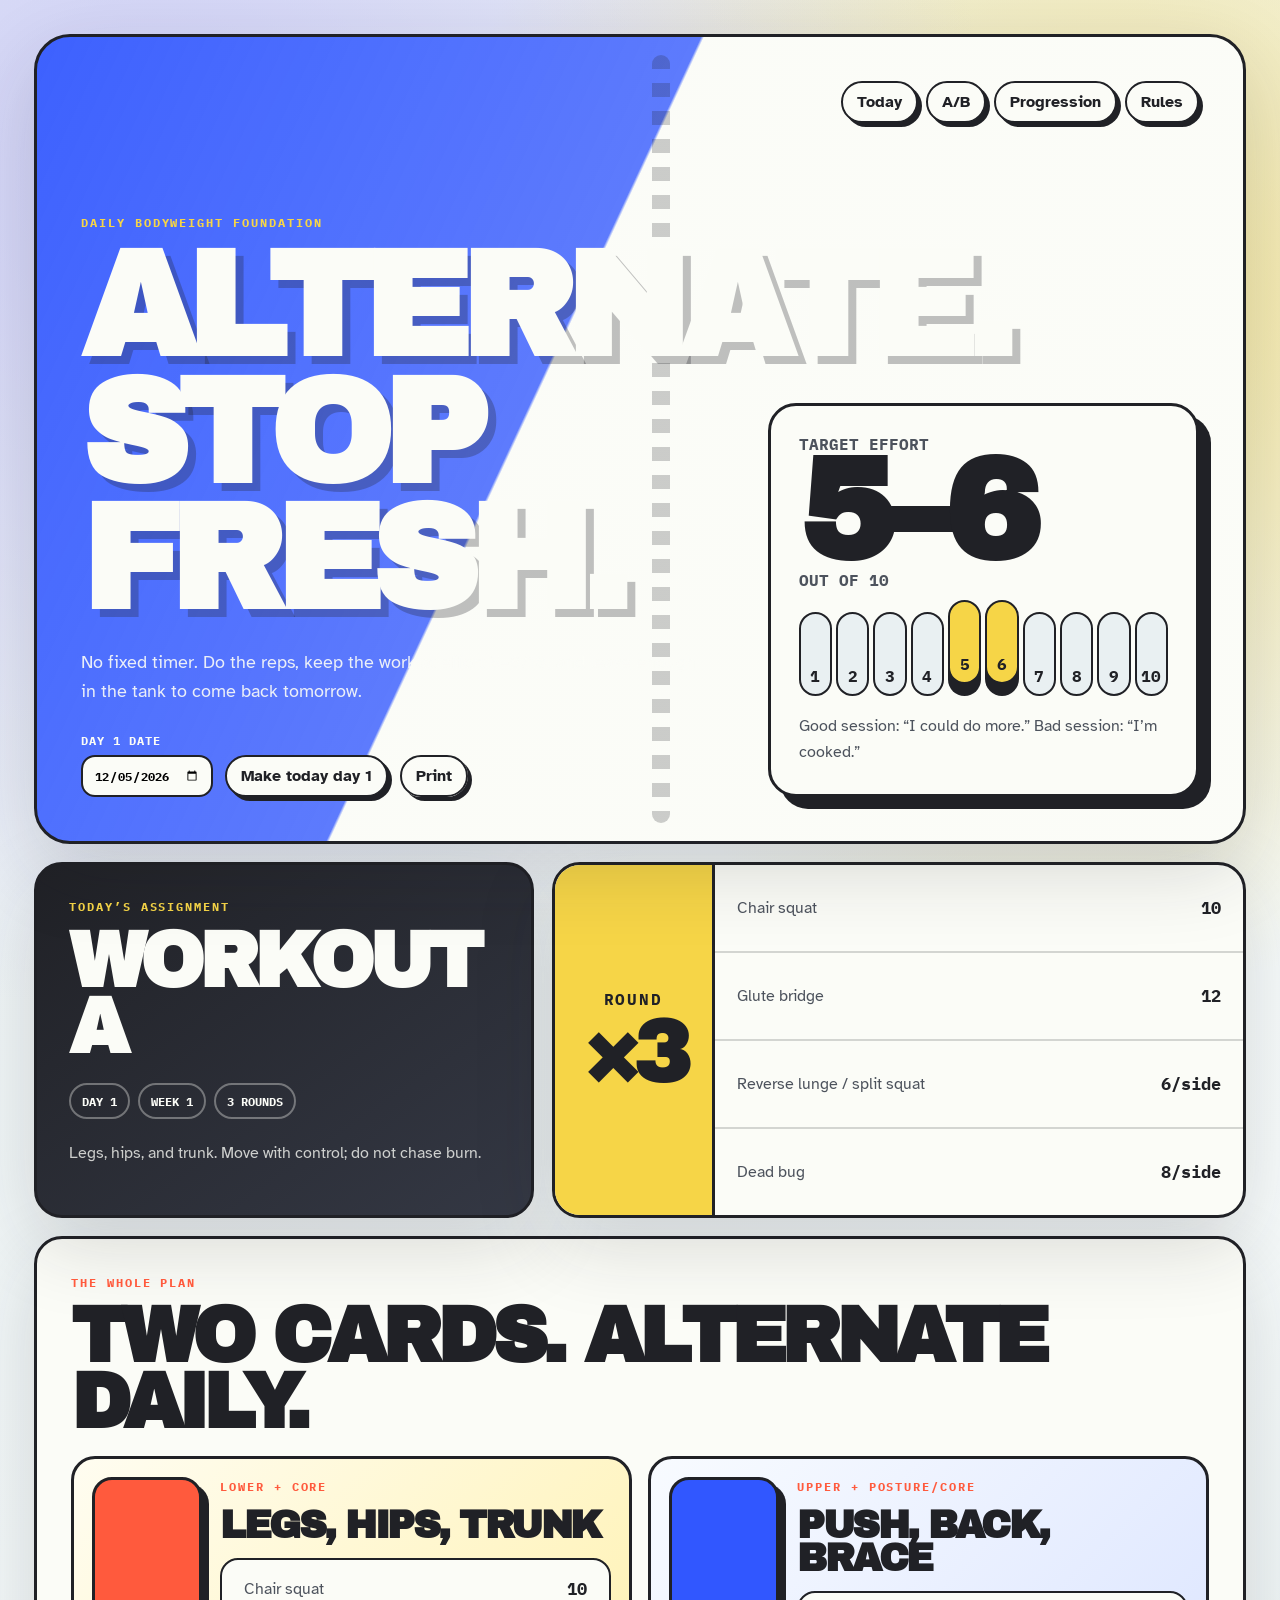
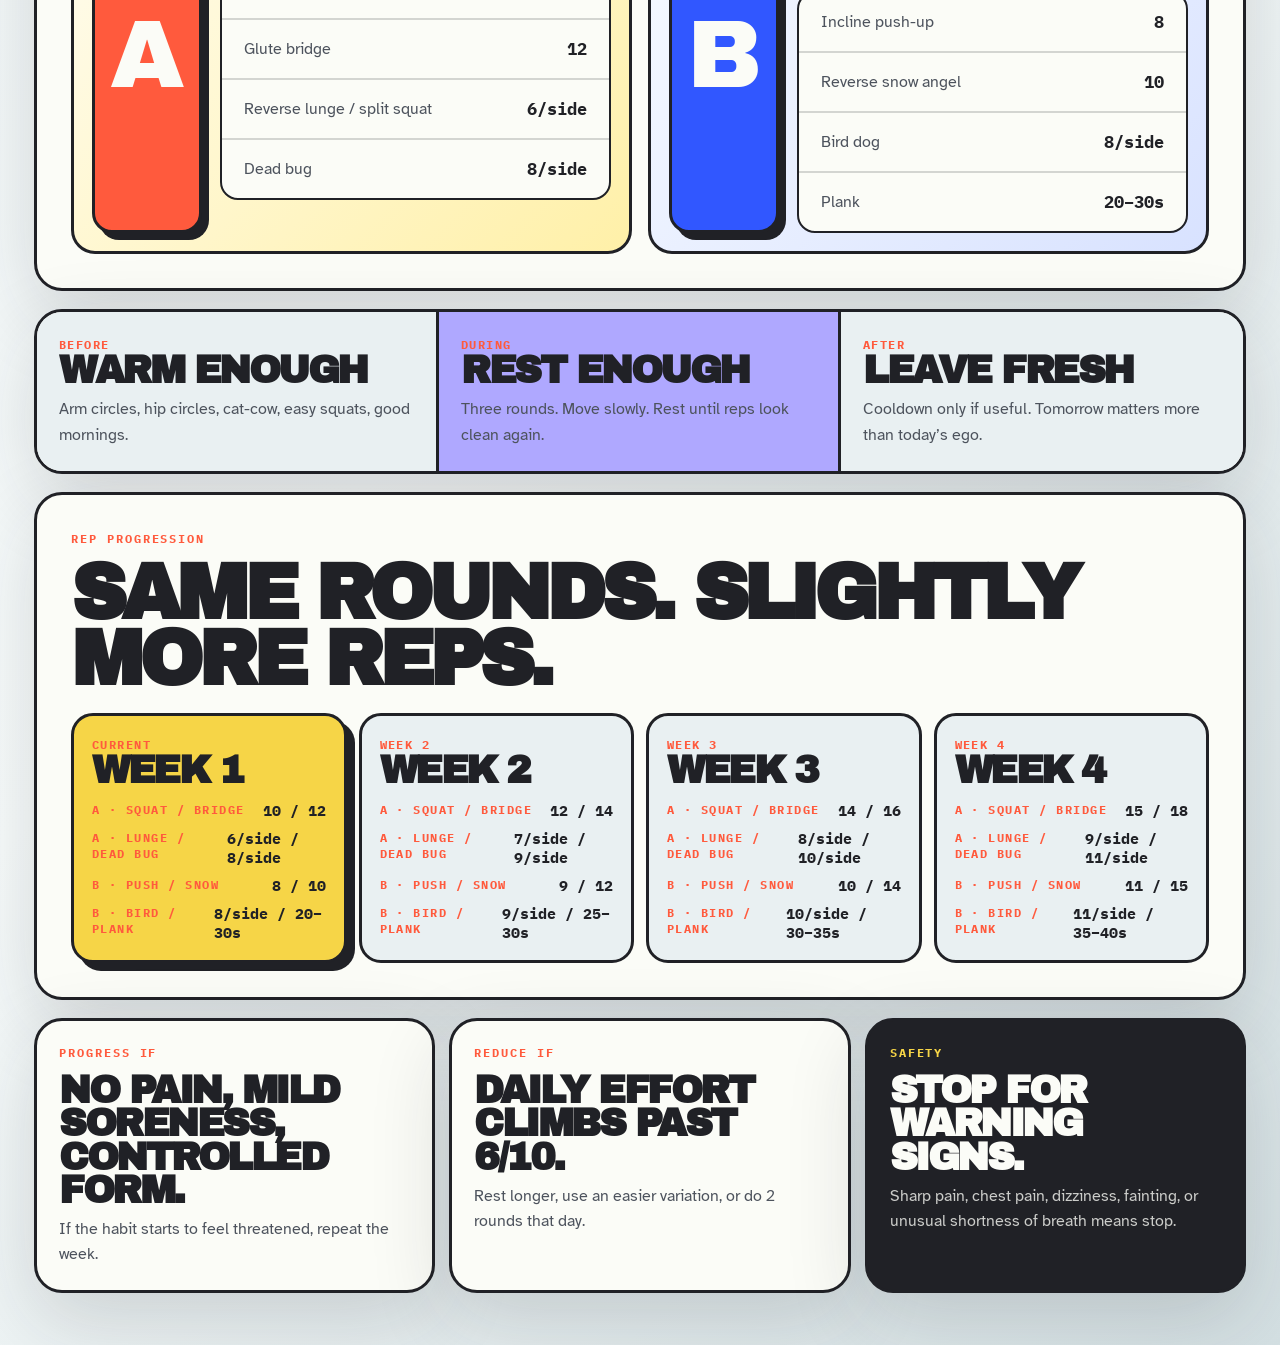
==== web/index.html @ cc93940f "Initial workout plan website" ====
<!doctype html>
<html lang="en">
  <head>
    <meta charset="utf-8" />
    <meta name="viewport" content="width=device-width, initial-scale=1" />
    <title>Daily A/B Foundation</title>
    <link rel="preconnect" href="https://fonts.googleapis.com" />
    <link rel="preconnect" href="https://fonts.gstatic.com" crossorigin />
    <link
      href="https://fonts.googleapis.com/css2?family=Archivo+Black&family=Atkinson+Hyperlegible:wght@400;700&family=IBM+Plex+Mono:wght@500;700&display=swap"
      rel="stylesheet"
    />
    <link rel="stylesheet" href="styles.css" />
  </head>
  <body>
    <div class="site-frame">
      <header class="hero" id="top">
        <nav class="nav" aria-label="Page sections">
          <a href="#today">Today</a>
          <a href="#workouts">A/B</a>
          <a href="#progression">Progression</a>
          <a href="#rules">Rules</a>
        </nav>

        <div class="hero-grid">
          <section class="hero-copy" aria-labelledby="pageTitle">
            <p class="eyebrow">Daily bodyweight foundation</p>
            <h1 id="pageTitle">Alternate. Stop fresh.</h1>
            <p class="lede">
              No fixed timer. Do the reps, keep the work at effort 5–6/10,
              and leave enough in the tank to come back tomorrow.
            </p>

            <div class="hero-controls" aria-label="Plan controls">
              <label class="date-field">
                <span>Day 1 date</span>
                <input id="startDate" type="date" />
              </label>
              <button class="button" id="todayStartButton" type="button">Make today day 1</button>
              <button class="button ghost" id="printButton" type="button">Print</button>
            </div>
          </section>

          <section class="effort-card" aria-label="Effort target">
            <div class="effort-card__top">
              <span>Target effort</span>
              <strong>5–6</strong>
              <span>out of 10</span>
            </div>
            <div class="effort-ruler" aria-hidden="true">
              <span>1</span><span>2</span><span>3</span><span>4</span><span class="hot">5</span><span class="hot">6</span><span>7</span><span>8</span><span>9</span><span>10</span>
            </div>
            <p>Good session: “I could do more.” Bad session: “I’m cooked.”</p>
          </section>
        </div>
      </header>

      <main>
        <section class="today-board" id="today" aria-labelledby="todayHeading">
          <div class="today-ticket">
            <p class="eyebrow">Today’s assignment</p>
            <h2 id="todayHeading">Workout A</h2>
            <div class="ticket-meta">
              <span id="dayLabel">Day 1</span>
              <span id="weekLabel">Week 1</span>
              <span>3 rounds</span>
            </div>
            <p id="todayCopy">Lower body + core. Move with control.</p>
          </div>

          <div class="round-card">
            <div class="round-stamp" aria-label="Do this list three times">
              <span>Round</span>
              <strong>×3</strong>
            </div>
            <ol class="exercise-stack" id="todayExercises"></ol>
          </div>
        </section>

        <section class="split-section" id="workouts" aria-labelledby="workoutsHeading">
          <div class="section-heading">
            <p class="eyebrow">The whole plan</p>
            <h2 id="workoutsHeading">Two cards. Alternate daily.</h2>
          </div>

          <div class="split-grid">
            <article class="plan-card card-a">
              <div class="plan-card__mark">A</div>
              <div>
                <p class="eyebrow">Lower + core</p>
                <h3>Legs, hips, trunk</h3>
                <ul class="mini-list">
                  <li><span>Chair squat</span><b>10</b></li>
                  <li><span>Glute bridge</span><b>12</b></li>
                  <li><span>Reverse lunge / split squat</span><b>6/side</b></li>
                  <li><span>Dead bug</span><b>8/side</b></li>
                </ul>
              </div>
            </article>

            <article class="plan-card card-b">
              <div class="plan-card__mark">B</div>
              <div>
                <p class="eyebrow">Upper + posture/core</p>
                <h3>Push, back, brace</h3>
                <ul class="mini-list">
                  <li><span>Incline push-up</span><b>8</b></li>
                  <li><span>Reverse snow angel</span><b>10</b></li>
                  <li><span>Bird dog</span><b>8/side</b></li>
                  <li><span>Plank</span><b>20–30s</b></li>
                </ul>
              </div>
            </article>
          </div>
        </section>

        <section class="flow-strip" aria-label="Daily flow">
          <article>
            <span>Before</span>
            <h3>Warm enough</h3>
            <p>Arm circles, hip circles, cat-cow, easy squats, good mornings.</p>
          </article>
          <article>
            <span>During</span>
            <h3>Rest enough</h3>
            <p>Three rounds. Move slowly. Rest until reps look clean again.</p>
          </article>
          <article>
            <span>After</span>
            <h3>Leave fresh</h3>
            <p>Cooldown only if useful. Tomorrow matters more than today’s ego.</p>
          </article>
        </section>

        <section class="progression" id="progression" aria-labelledby="progressionHeading">
          <div class="section-heading">
            <p class="eyebrow">Rep progression</p>
            <h2 id="progressionHeading">Same rounds. Slightly more reps.</h2>
          </div>

          <div class="progression-grid" id="progressionGrid"></div>
        </section>

        <section class="rules" id="rules" aria-label="Rules">
          <article class="rule-card">
            <p class="eyebrow">Progress if</p>
            <h3>No pain, mild soreness, controlled form.</h3>
            <p>If the habit starts to feel threatened, repeat the week.</p>
          </article>
          <article class="rule-card">
            <p class="eyebrow">Reduce if</p>
            <h3>Daily effort climbs past 6/10.</h3>
            <p>Rest longer, use an easier variation, or do 2 rounds that day.</p>
          </article>
          <article class="rule-card warning">
            <p class="eyebrow">Safety</p>
            <h3>Stop for warning signs.</h3>
            <p>Sharp pain, chest pain, dizziness, fainting, or unusual shortness of breath means stop.</p>
          </article>
        </section>
      </main>
    </div>

    <script src="app.js"></script>
  </body>
</html>
---- web/styles.css ----
:root {
  --porcelain: #e9f0f2;
  --porcelain-deep: #d4e0e3;
  --ink: #202126;
  --graphite: #4d535d;
  --cobalt: #3157ff;
  --coral: #ff5a3d;
  --tendon: #f6d547;
  --lavender: #afa8ff;
  --white: #fbfcf7;
  --line: rgba(32, 33, 38, 0.18);
  --shadow: 0 26px 80px rgba(32, 33, 38, 0.16);
  --radius: 28px;
}

* { box-sizing: border-box; }
html { scroll-behavior: smooth; }
body {
  margin: 0;
  min-height: 100vh;
  color: var(--ink);
  background:
    radial-gradient(circle at 12% 6%, rgba(175, 168, 255, 0.45), transparent 28%),
    radial-gradient(circle at 88% 10%, rgba(246, 213, 71, 0.5), transparent 24%),
    linear-gradient(135deg, var(--porcelain), #f7fbfb 58%, var(--porcelain-deep));
  font-family: "Atkinson Hyperlegible", system-ui, sans-serif;
}

button,
input { font: inherit; }
button { cursor: pointer; }
h1, h2, h3, p { margin-top: 0; }
p { line-height: 1.62; }

.site-frame {
  width: min(1380px, 100%);
  margin: 0 auto;
  padding: clamp(14px, 3vw, 34px);
}

.hero,
.today-board,
.split-section,
.progression,
.flow-strip,
.rules {
  margin-bottom: 18px;
}

.hero {
  position: relative;
  overflow: hidden;
  min-height: 620px;
  padding: clamp(18px, 4vw, 44px);
  border: 3px solid var(--ink);
  border-radius: 36px;
  background:
    linear-gradient(115deg, rgba(49, 87, 255, 0.94), rgba(49, 87, 255, 0.78) 42%, rgba(251, 252, 247, 0.94) 42.2%),
    var(--white);
  box-shadow: var(--shadow);
}

.hero::before {
  content: "";
  position: absolute;
  inset: 18px auto 18px 51%;
  width: 18px;
  border-radius: 999px;
  background: repeating-linear-gradient(to bottom, var(--ink) 0 14px, transparent 14px 28px);
  opacity: 0.22;
}

.nav {
  position: relative;
  z-index: 1;
  display: flex;
  justify-content: flex-end;
  flex-wrap: wrap;
  gap: 8px;
  margin-bottom: clamp(48px, 7vw, 96px);
}

.nav a,
.button {
  display: inline-flex;
  align-items: center;
  justify-content: center;
  min-height: 42px;
  padding: 9px 14px;
  border: 2px solid var(--ink);
  border-radius: 999px;
  background: var(--white);
  color: var(--ink);
  font-weight: 700;
  text-decoration: none;
  box-shadow: 4px 4px 0 var(--ink);
}

.button.ghost { background: transparent; }
.nav a:focus-visible,
.button:focus-visible,
input:focus-visible {
  outline: 4px solid var(--tendon);
  outline-offset: 4px;
}

.hero-grid {
  position: relative;
  z-index: 1;
  display: grid;
  grid-template-columns: minmax(0, 1.04fr) minmax(300px, 0.72fr);
  align-items: end;
  gap: clamp(26px, 5vw, 72px);
}

.eyebrow {
  margin-bottom: 12px;
  color: var(--coral);
  font-family: "IBM Plex Mono", monospace;
  font-size: 0.76rem;
  font-weight: 700;
  letter-spacing: 0.16em;
  text-transform: uppercase;
}

.hero .eyebrow { color: var(--tendon); }

h1,
h2,
h3 {
  font-family: "Archivo Black", Impact, sans-serif;
  letter-spacing: -0.065em;
  line-height: 0.86;
}

h1 {
  max-width: 780px;
  margin-bottom: 24px;
  color: var(--white);
  font-size: clamp(4.5rem, 11.5vw, 11rem);
  text-transform: uppercase;
  text-shadow: 8px 8px 0 rgba(32, 33, 38, 0.28);
}

h2 {
  margin-bottom: 0;
  font-size: clamp(2.3rem, 6vw, 5.8rem);
  text-transform: uppercase;
}

h3 {
  margin-bottom: 10px;
  font-size: clamp(1.55rem, 3vw, 2.7rem);
  text-transform: uppercase;
}

.lede {
  max-width: 660px;
  margin-bottom: 28px;
  color: rgba(251, 252, 247, 0.9);
  font-size: 1.1rem;
}

.hero-controls {
  display: flex;
  align-items: end;
  flex-wrap: wrap;
  gap: 12px;
}

.date-field {
  display: grid;
  gap: 7px;
  color: var(--white);
  font-family: "IBM Plex Mono", monospace;
  font-size: 0.75rem;
  font-weight: 700;
  letter-spacing: 0.08em;
  text-transform: uppercase;
}

.date-field input {
  min-height: 42px;
  padding: 8px 11px;
  border: 2px solid var(--ink);
  border-radius: 14px;
  background: var(--white);
}

.effort-card {
  padding: clamp(18px, 3vw, 28px);
  border: 3px solid var(--ink);
  border-radius: var(--radius);
  background: var(--white);
  box-shadow: 12px 12px 0 var(--ink);
}

.effort-card__top {
  display: grid;
  grid-template-columns: 1fr;
  gap: 2px;
  margin-bottom: 22px;
}

.effort-card__top span {
  color: var(--graphite);
  font-family: "IBM Plex Mono", monospace;
  font-weight: 700;
  text-transform: uppercase;
}

.effort-card__top strong {
  font-family: "Archivo Black", Impact, sans-serif;
  font-size: clamp(5rem, 12vw, 9rem);
  line-height: 0.78;
  letter-spacing: -0.08em;
}

.effort-ruler {
  display: grid;
  grid-template-columns: repeat(10, 1fr);
  gap: 4px;
  margin-bottom: 18px;
}

.effort-ruler span {
  display: grid;
  place-items: end center;
  min-height: 84px;
  padding: 8px 0;
  border: 2px solid var(--ink);
  border-radius: 999px;
  background: var(--porcelain);
  font-family: "IBM Plex Mono", monospace;
  font-weight: 700;
}

.effort-ruler .hot {
  background: var(--tendon);
  transform: translateY(-12px);
  box-shadow: 0 12px 0 var(--ink);
}

.effort-card p { margin-bottom: 0; color: var(--graphite); }

.today-board {
  display: grid;
  grid-template-columns: minmax(260px, 0.72fr) minmax(0, 1fr);
  gap: 18px;
}

.today-ticket,
.round-card,
.split-section,
.progression,
.flow-strip,
.rule-card {
  border: 3px solid var(--ink);
  border-radius: var(--radius);
  background: var(--white);
  box-shadow: var(--shadow);
}

.today-ticket {
  min-height: 100%;
  padding: clamp(20px, 3vw, 32px);
  background:
    linear-gradient(145deg, var(--ink), #343844);
  color: var(--white);
}

.today-ticket .eyebrow { color: var(--tendon); }
.today-ticket h2 { color: var(--white); }
.ticket-meta {
  display: flex;
  flex-wrap: wrap;
  gap: 8px;
  margin: 22px 0;
}
.ticket-meta span {
  padding: 8px 11px;
  border: 2px solid rgba(251, 252, 247, 0.35);
  border-radius: 999px;
  font-family: "IBM Plex Mono", monospace;
  font-size: 0.78rem;
  font-weight: 700;
  text-transform: uppercase;
}
.today-ticket p:last-child { color: rgba(251, 252, 247, 0.78); }

.round-card {
  display: grid;
  grid-template-columns: 160px minmax(0, 1fr);
  overflow: hidden;
}

.round-stamp {
  display: grid;
  align-content: center;
  justify-items: center;
  gap: 8px;
  padding: 20px;
  background: var(--tendon);
  border-right: 3px solid var(--ink);
}
.round-stamp span {
  font-family: "IBM Plex Mono", monospace;
  font-weight: 700;
  letter-spacing: 0.12em;
  text-transform: uppercase;
}
.round-stamp strong {
  font-family: "Archivo Black", Impact, sans-serif;
  font-size: 5.4rem;
  line-height: 0.85;
  letter-spacing: -0.08em;
}

.exercise-stack {
  display: grid;
  margin: 0;
  padding: 0;
  list-style: none;
}
.exercise-stack li,
.mini-list li {
  display: grid;
  grid-template-columns: minmax(0, 1fr) auto;
  align-items: center;
  gap: 14px;
  padding: 18px 22px;
  border-bottom: 2px solid var(--line);
}
.exercise-stack li:last-child,
.mini-list li:last-child { border-bottom: 0; }
.exercise-stack b,
.mini-list b {
  font-family: "IBM Plex Mono", monospace;
  font-size: 1.05rem;
}
.exercise-stack span,
.mini-list span { color: var(--graphite); }

.split-section,
.progression {
  padding: clamp(20px, 3vw, 34px);
}
.section-heading { margin-bottom: 20px; }
.split-grid {
  display: grid;
  grid-template-columns: repeat(2, minmax(0, 1fr));
  gap: 16px;
}
.plan-card {
  display: grid;
  grid-template-columns: 110px minmax(0, 1fr);
  gap: 18px;
  padding: 18px;
  border: 3px solid var(--ink);
  border-radius: 24px;
}
.card-a { background: linear-gradient(135deg, #fffdf1, #fff0a8); }
.card-b { background: linear-gradient(135deg, #f8fbff, #d8e2ff); }
.plan-card__mark {
  display: grid;
  place-items: center;
  min-height: 100%;
  border: 3px solid var(--ink);
  border-radius: 20px;
  background: var(--coral);
  color: var(--white);
  font-family: "Archivo Black", Impact, sans-serif;
  font-size: 6rem;
  line-height: 1;
  box-shadow: 7px 7px 0 var(--ink);
}
.card-b .plan-card__mark { background: var(--cobalt); }
.mini-list {
  margin: 16px 0 0;
  padding: 0;
  border: 2px solid var(--ink);
  border-radius: 18px;
  background: var(--white);
  list-style: none;
  overflow: hidden;
}

.flow-strip {
  display: grid;
  grid-template-columns: repeat(3, minmax(0, 1fr));
  gap: 0;
  overflow: hidden;
}
.flow-strip article {
  padding: 22px;
  border-right: 3px solid var(--ink);
  background: var(--porcelain);
}
.flow-strip article:nth-child(2) { background: var(--lavender); }
.flow-strip article:last-child { border-right: 0; }
.flow-strip span,
.progression-week span {
  color: var(--coral);
  font-family: "IBM Plex Mono", monospace;
  font-size: 0.78rem;
  font-weight: 700;
  letter-spacing: 0.12em;
  text-transform: uppercase;
}
.flow-strip p { margin-bottom: 0; color: var(--graphite); }

.progression-grid {
  display: grid;
  grid-template-columns: repeat(4, minmax(0, 1fr));
  gap: 12px;
}
.progression-week {
  padding: 18px;
  border: 3px solid var(--ink);
  border-radius: 22px;
  background: var(--porcelain);
}
.progression-week.is-current {
  background: var(--tendon);
  box-shadow: 8px 8px 0 var(--ink);
}
.progression-week ul {
  display: grid;
  gap: 9px;
  margin: 14px 0 0;
  padding: 0;
  list-style: none;
}
.progression-week li {
  display: flex;
  justify-content: space-between;
  gap: 10px;
  font-size: 0.92rem;
}
.progression-week b { font-family: "IBM Plex Mono", monospace; }

.rules {
  display: grid;
  grid-template-columns: 1fr 1fr 0.95fr;
  gap: 14px;
}
.rule-card { padding: 22px; }
.rule-card p:last-child { margin-bottom: 0; color: var(--graphite); }
.rule-card.warning {
  background: var(--ink);
  color: var(--white);
}
.rule-card.warning .eyebrow { color: var(--tendon); }
.rule-card.warning p:last-child { color: rgba(251, 252, 247, 0.78); }

@media (max-width: 1060px) {
  .hero {
    background:
      linear-gradient(160deg, rgba(49, 87, 255, 0.94), rgba(49, 87, 255, 0.86) 54%, rgba(251, 252, 247, 0.96) 54.2%),
      var(--white);
  }
  .hero-grid,
  .today-board,
  .split-grid,
  .rules {
    grid-template-columns: 1fr;
  }
  .progression-grid { grid-template-columns: repeat(2, minmax(0, 1fr)); }
}

@media (max-width: 720px) {
  .site-frame { padding: 10px; }
  .nav { justify-content: flex-start; margin-bottom: 48px; }
  .hero::before { display: none; }
  .hero-controls { align-items: stretch; }
  .date-field,
  .button { width: 100%; }
  .effort-ruler { grid-template-columns: repeat(5, 1fr); }
  .round-card,
  .plan-card,
  .flow-strip,
  .progression-grid {
    grid-template-columns: 1fr;
  }
  .round-stamp {
    min-height: 150px;
    border-right: 0;
    border-bottom: 3px solid var(--ink);
  }
  .flow-strip article { border-right: 0; border-bottom: 3px solid var(--ink); }
  .flow-strip article:last-child { border-bottom: 0; }
  h1 { font-size: clamp(4rem, 21vw, 6.8rem); }
}

@media (prefers-reduced-motion: reduce) {
  html { scroll-behavior: auto; }
  *, *::before, *::after { transition: none !important; }
}

@media print {
  body { background: white; }
  .nav,
  .hero-controls { display: none !important; }
  .hero,
  .today-ticket,
  .round-card,
  .split-section,
  .progression,
  .flow-strip,
  .rule-card {
    box-shadow: none !important;
    break-inside: avoid;
  }
}
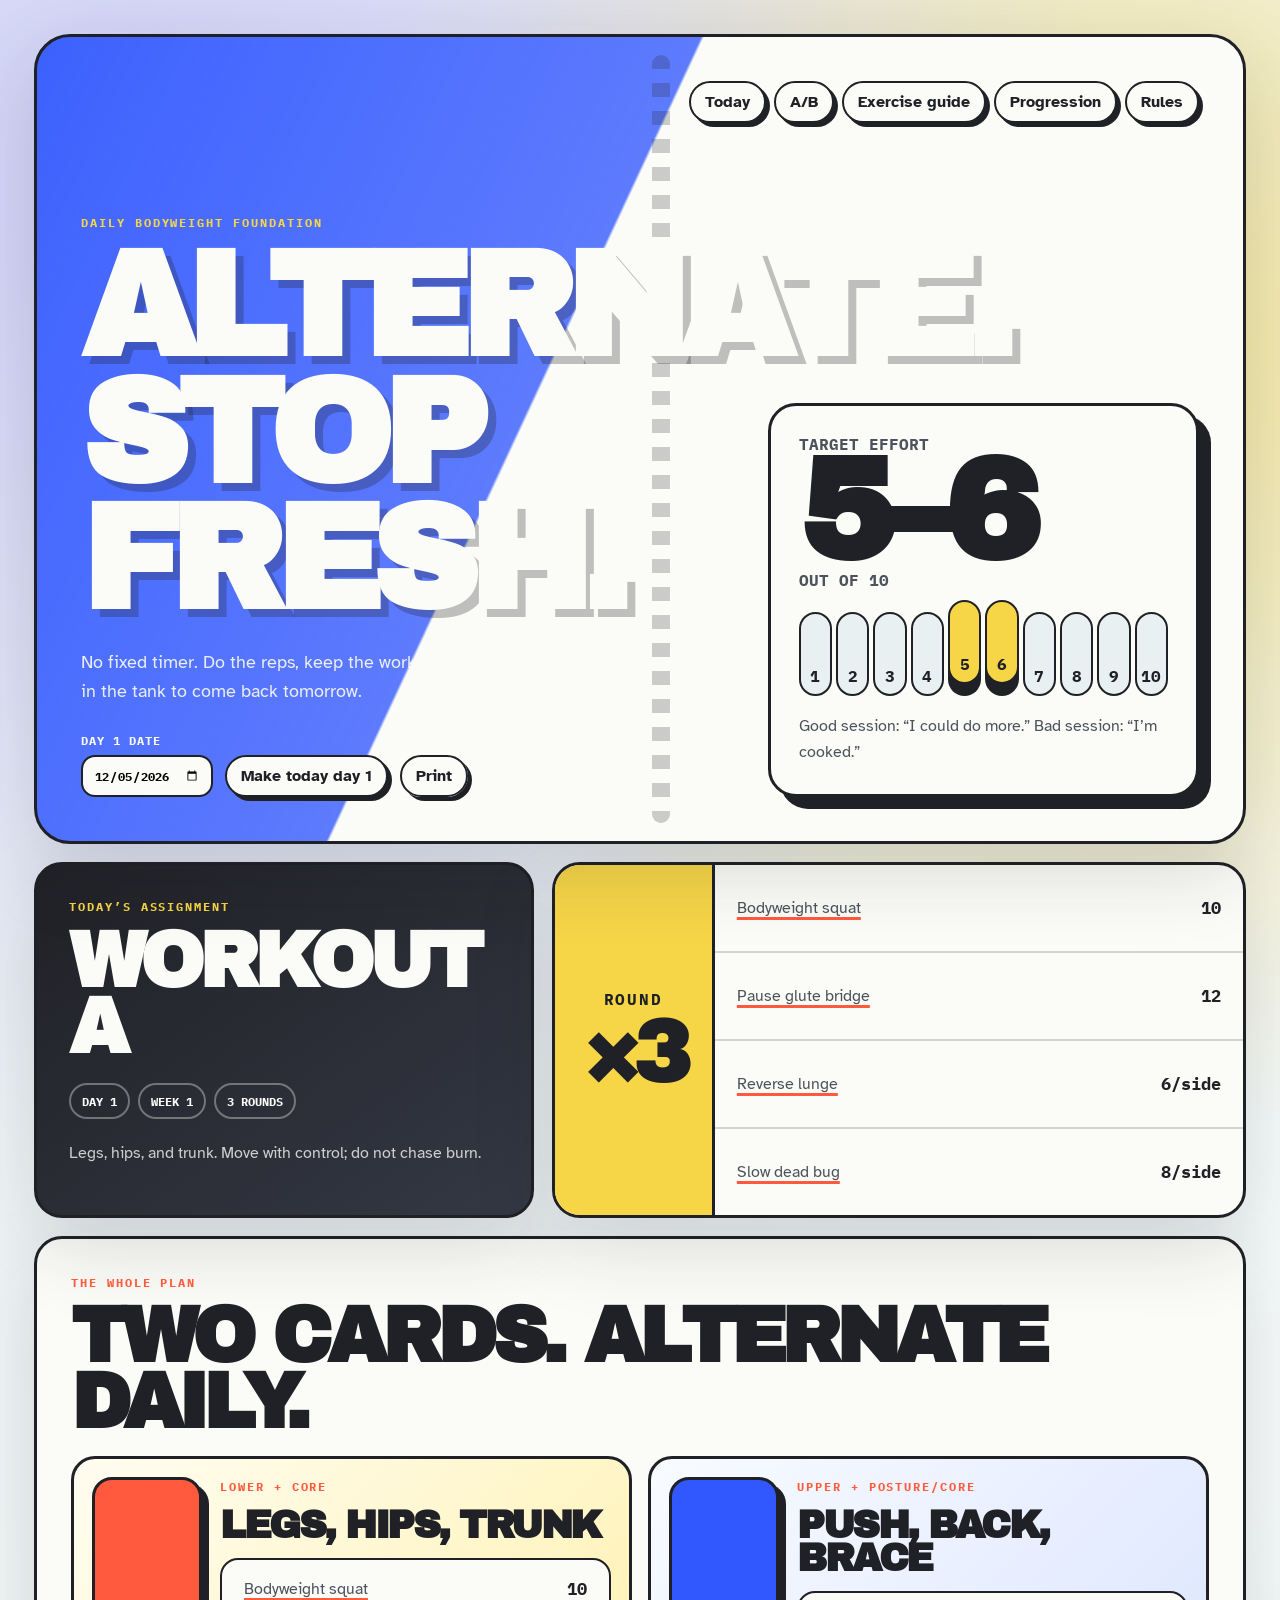
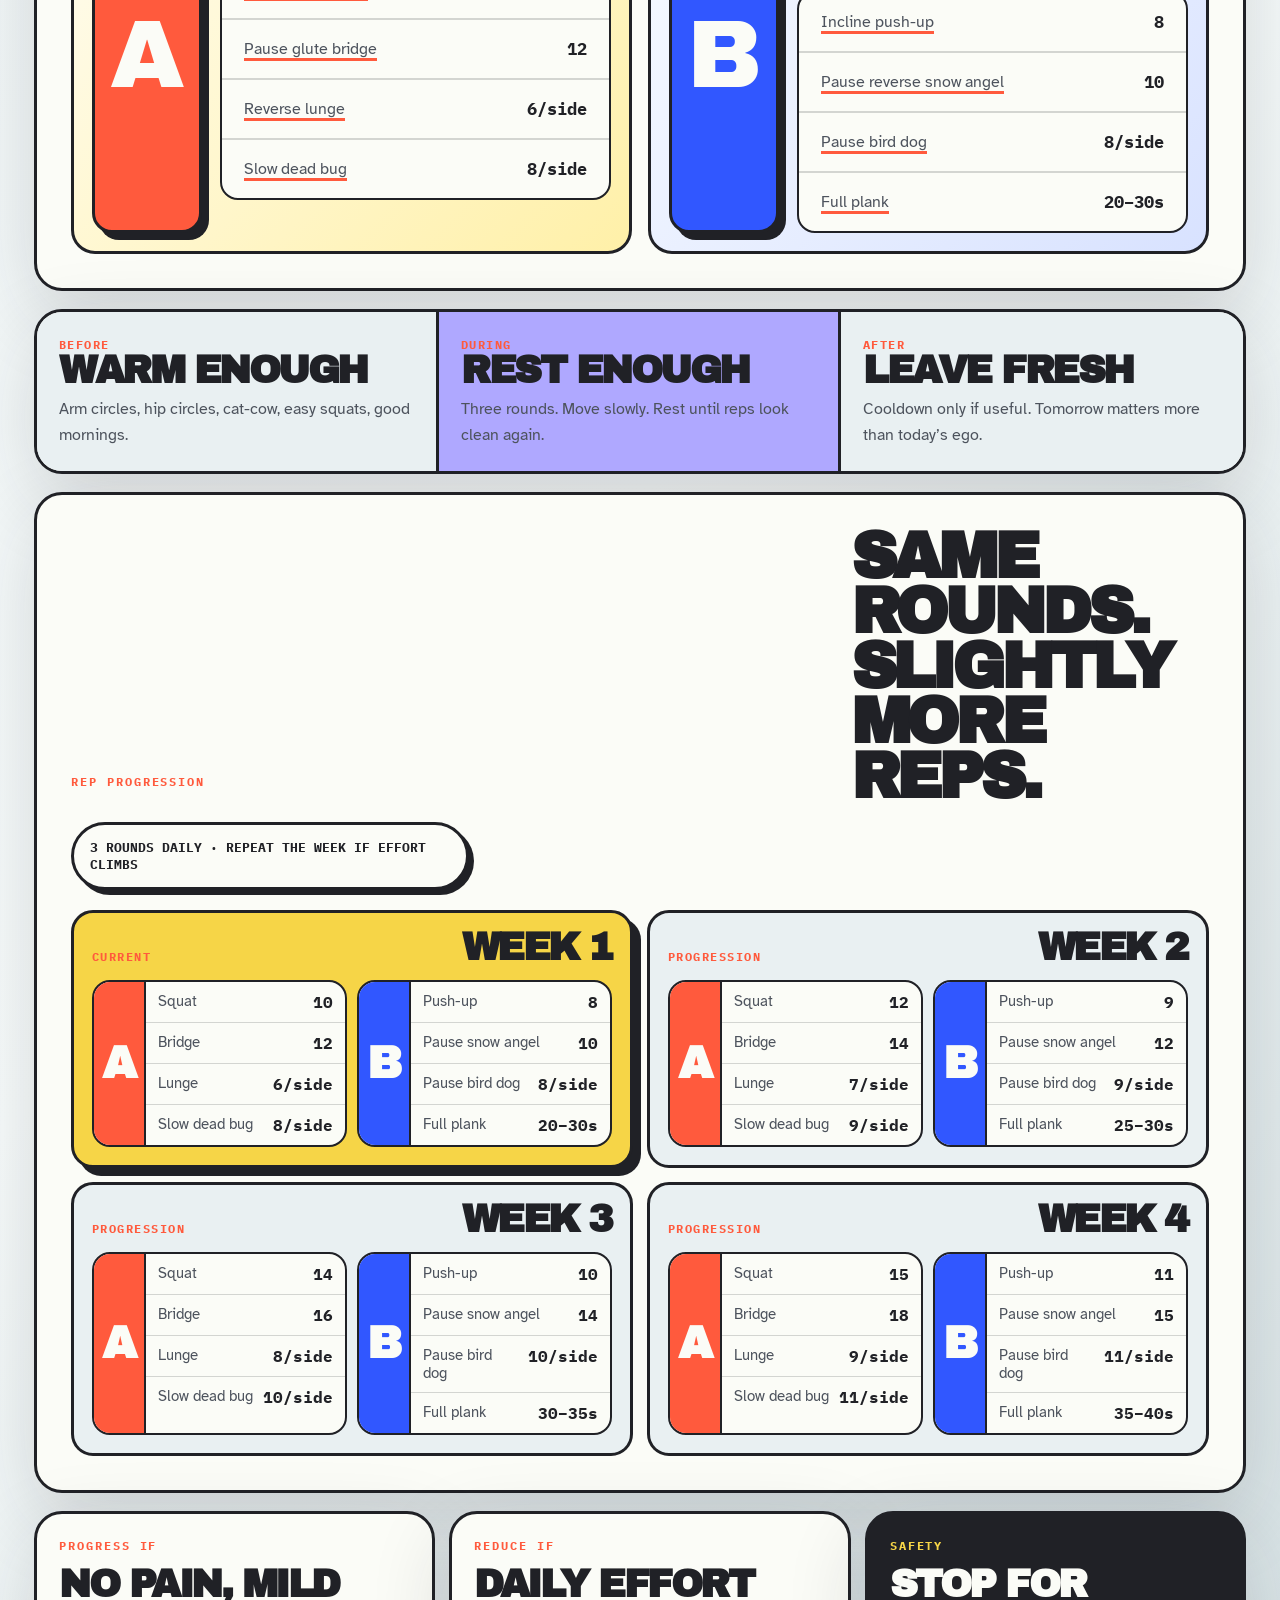
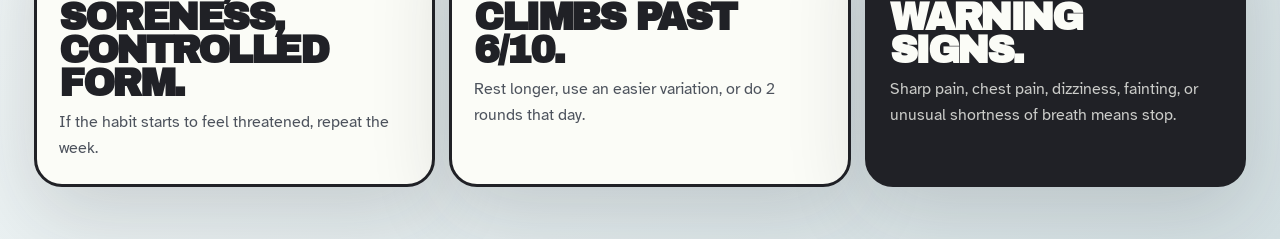
==== commit 52b92c0a: "Add harder variations and exercise guide" ====
--- a/web/index.html
+++ b/web/index.html
@@ -18,6 +18,7 @@
         <nav class="nav" aria-label="Page sections">
           <a href="#today">Today</a>
           <a href="#workouts">A/B</a>
+          <a href="exercises.html">Exercise guide</a>
           <a href="#progression">Progression</a>
           <a href="#rules">Rules</a>
         </nav>
@@ -90,10 +91,10 @@
                 <p class="eyebrow">Lower + core</p>
                 <h3>Legs, hips, trunk</h3>
                 <ul class="mini-list">
-                  <li><span>Chair squat</span><b>10</b></li>
-                  <li><span>Glute bridge</span><b>12</b></li>
-                  <li><span>Reverse lunge / split squat</span><b>6/side</b></li>
-                  <li><span>Dead bug</span><b>8/side</b></li>
+                  <li><a class="exercise-link" href="exercises.html#bodyweight-squat">Bodyweight squat</a><b>10</b></li>
+                  <li><a class="exercise-link" href="exercises.html#pause-glute-bridge">Pause glute bridge</a><b>12</b></li>
+                  <li><a class="exercise-link" href="exercises.html#reverse-lunge">Reverse lunge</a><b>6/side</b></li>
+                  <li><a class="exercise-link" href="exercises.html#slow-dead-bug">Slow dead bug</a><b>8/side</b></li>
                 </ul>
               </div>
             </article>
@@ -104,10 +105,10 @@
                 <p class="eyebrow">Upper + posture/core</p>
                 <h3>Push, back, brace</h3>
                 <ul class="mini-list">
-                  <li><span>Incline push-up</span><b>8</b></li>
-                  <li><span>Reverse snow angel</span><b>10</b></li>
-                  <li><span>Bird dog</span><b>8/side</b></li>
-                  <li><span>Plank</span><b>20–30s</b></li>
+                  <li><a class="exercise-link" href="exercises.html#incline-push-up">Incline push-up</a><b>8</b></li>
+                  <li><a class="exercise-link" href="exercises.html#pause-reverse-snow-angel">Pause reverse snow angel</a><b>10</b></li>
+                  <li><a class="exercise-link" href="exercises.html#pause-bird-dog">Pause bird dog</a><b>8/side</b></li>
+                  <li><a class="exercise-link" href="exercises.html#full-plank">Full plank</a><b>20–30s</b></li>
                 </ul>
               </div>
             </article>
--- a/web/styles.css
+++ b/web/styles.css
@@ -340,6 +340,17 @@
 }
 .exercise-stack span,
 .mini-list span { color: var(--graphite); }
+.exercise-link {
+  color: var(--graphite);
+  text-decoration: underline;
+  text-decoration-color: var(--coral);
+  text-decoration-thickness: 3px;
+  text-underline-offset: 4px;
+}
+.exercise-link:hover {
+  color: var(--ink);
+  text-decoration-color: var(--cobalt);
+}
 
 .split-section,
 .progression {
@@ -409,12 +420,37 @@
 }
 .flow-strip p { margin-bottom: 0; color: var(--graphite); }
 
+.progression .section-heading {
+  display: grid;
+  grid-template-columns: minmax(0, 0.68fr) minmax(260px, 0.32fr);
+  align-items: end;
+  gap: 18px;
+}
+.progression .section-heading::after {
+  content: "3 rounds daily · repeat the week if effort climbs";
+  max-width: 360px;
+  padding: 14px 16px;
+  border: 3px solid var(--ink);
+  border-radius: 999px;
+  background: var(--white);
+  box-shadow: 5px 5px 0 var(--ink);
+  font-family: "IBM Plex Mono", monospace;
+  font-size: 0.82rem;
+  font-weight: 700;
+  text-transform: uppercase;
+}
+.progression h2 {
+  max-width: 820px;
+  font-size: clamp(2.1rem, 5vw, 4.9rem);
+}
 .progression-grid {
   display: grid;
-  grid-template-columns: repeat(4, minmax(0, 1fr));
-  gap: 12px;
+  grid-template-columns: repeat(2, minmax(0, 1fr));
+  gap: 14px;
 }
 .progression-week {
+  display: grid;
+  gap: 16px;
   padding: 18px;
   border: 3px solid var(--ink);
   border-radius: 22px;
@@ -424,20 +460,55 @@
   background: var(--tendon);
   box-shadow: 8px 8px 0 var(--ink);
 }
-.progression-week ul {
-  display: grid;
-  gap: 9px;
-  margin: 14px 0 0;
-  padding: 0;
-  list-style: none;
-}
-.progression-week li {
+.progression-week__header {
   display: flex;
+  align-items: end;
   justify-content: space-between;
+  gap: 12px;
+}
+.progression-week__header h3 { margin-bottom: 0; }
+.rep-matrix {
+  display: grid;
+  grid-template-columns: repeat(2, minmax(0, 1fr));
   gap: 10px;
+}
+.rep-group {
+  display: grid;
+  grid-template-columns: 52px minmax(0, 1fr);
+  overflow: hidden;
+  border: 2px solid var(--ink);
+  border-radius: 18px;
+  background: var(--white);
+}
+.rep-group > strong {
+  display: grid;
+  place-items: center;
+  border-right: 2px solid var(--ink);
+  color: var(--white);
+  font-family: "Archivo Black", Impact, sans-serif;
+  font-size: 2.8rem;
+  line-height: 1;
+}
+.rep-group--a > strong { background: var(--coral); }
+.rep-group--b > strong { background: var(--cobalt); }
+.rep-group dl { margin: 0; }
+.rep-group dl > div {
+  display: grid;
+  grid-template-columns: minmax(0, 1fr) auto;
+  gap: 10px;
+  padding: 10px 12px;
+  border-bottom: 1px solid var(--line);
+}
+.rep-group dl > div:last-child { border-bottom: 0; }
+.rep-group dt {
+  color: var(--graphite);
   font-size: 0.92rem;
 }
-.progression-week b { font-family: "IBM Plex Mono", monospace; }
+.rep-group dd {
+  margin: 0;
+  font-family: "IBM Plex Mono", monospace;
+  font-weight: 700;
+}
 
 .rules {
   display: grid;
@@ -453,6 +524,122 @@
 .rule-card.warning .eyebrow { color: var(--tendon); }
 .rule-card.warning p:last-child { color: rgba(251, 252, 247, 0.78); }
 
+.guide-page {
+  width: min(1240px, 100%);
+}
+.guide-hero {
+  margin-bottom: 18px;
+  padding: clamp(18px, 4vw, 44px);
+  border: 3px solid var(--ink);
+  border-radius: 36px;
+  background:
+    linear-gradient(135deg, rgba(32, 33, 38, 0.94), rgba(32, 33, 38, 0.84)),
+    var(--ink);
+  color: var(--white);
+  box-shadow: var(--shadow);
+}
+.guide-hero h1 {
+  max-width: 950px;
+  margin-bottom: 20px;
+  font-size: clamp(3.7rem, 9vw, 8.8rem);
+  color: var(--white);
+  text-shadow: 8px 8px 0 rgba(49, 87, 255, 0.55);
+}
+.guide-hero .lede {
+  margin-bottom: 0;
+}
+.guide-layout {
+  display: grid;
+  grid-template-columns: 250px minmax(0, 1fr);
+  gap: 18px;
+  align-items: start;
+}
+.guide-index {
+  position: sticky;
+  top: 14px;
+  display: grid;
+  gap: 8px;
+  padding: 16px;
+  border: 3px solid var(--ink);
+  border-radius: 24px;
+  background: var(--tendon);
+  box-shadow: 8px 8px 0 var(--ink);
+}
+.guide-index strong {
+  font-family: "Archivo Black", Impact, sans-serif;
+  font-size: 1.4rem;
+  text-transform: uppercase;
+}
+.guide-index a {
+  color: var(--ink);
+  font-weight: 700;
+  text-decoration: none;
+}
+.guide-index a:hover {
+  text-decoration: underline;
+  text-decoration-thickness: 3px;
+  text-underline-offset: 4px;
+}
+.exercise-guide-list {
+  display: grid;
+  gap: 16px;
+}
+.exercise-guide-card {
+  display: grid;
+  grid-template-columns: minmax(220px, 0.38fr) minmax(0, 1fr);
+  gap: 20px;
+  scroll-margin-top: 18px;
+  padding: clamp(18px, 3vw, 28px);
+  border: 3px solid var(--ink);
+  border-radius: var(--radius);
+  background: var(--white);
+  box-shadow: var(--shadow);
+}
+.exercise-guide-card h2 {
+  margin-bottom: 14px;
+  font-size: clamp(2.2rem, 5vw, 4.7rem);
+}
+.movement-svg {
+  display: grid;
+  place-items: center;
+  min-height: 260px;
+  border: 3px solid var(--ink);
+  border-radius: 24px;
+  background: var(--porcelain);
+  box-shadow: 8px 8px 0 var(--ink);
+}
+.movement-svg svg {
+  width: min(100%, 280px);
+  height: auto;
+  fill: none;
+  stroke: var(--ink);
+  stroke-width: 9;
+  stroke-linecap: round;
+  stroke-linejoin: round;
+}
+.movement-svg rect,
+.movement-svg ellipse {
+  fill: rgba(246, 213, 71, 0.35);
+}
+.movement-svg .motion {
+  stroke: var(--coral);
+  stroke-dasharray: 10 12;
+}
+.movement-svg .support {
+  stroke: var(--cobalt);
+}
+.cue-list {
+  display: grid;
+  gap: 8px;
+  margin: 18px 0;
+  padding-left: 20px;
+}
+.mistake {
+  margin-bottom: 0;
+  padding: 12px 14px;
+  border-left: 6px solid var(--coral);
+  background: var(--porcelain);
+}
 @media (max-width: 1060px) {
   .hero {
     background:
@@ -462,10 +649,23 @@
   .hero-grid,
   .today-board,
   .split-grid,
-  .rules {
+  .rules,
+  .guide-layout,
+  .exercise-guide-card {
     grid-template-columns: 1fr;
   }
+  .guide-index {
+    position: static;
+  }
+  .progression .section-heading {
+    grid-template-columns: 1fr;
+  }
+  .progression .section-heading::after {
+    max-width: none;
+    width: fit-content;
+  }
   .progression-grid { grid-template-columns: repeat(2, minmax(0, 1fr)); }
+  .rep-matrix { grid-template-columns: 1fr; }
 }
 
 @media (max-width: 720px) {
@@ -479,7 +679,9 @@
   .round-card,
   .plan-card,
   .flow-strip,
-  .progression-grid {
+  .progression-grid,
+  .progression .section-heading,
+  .rep-matrix {
     grid-template-columns: 1fr;
   }
   .round-stamp {
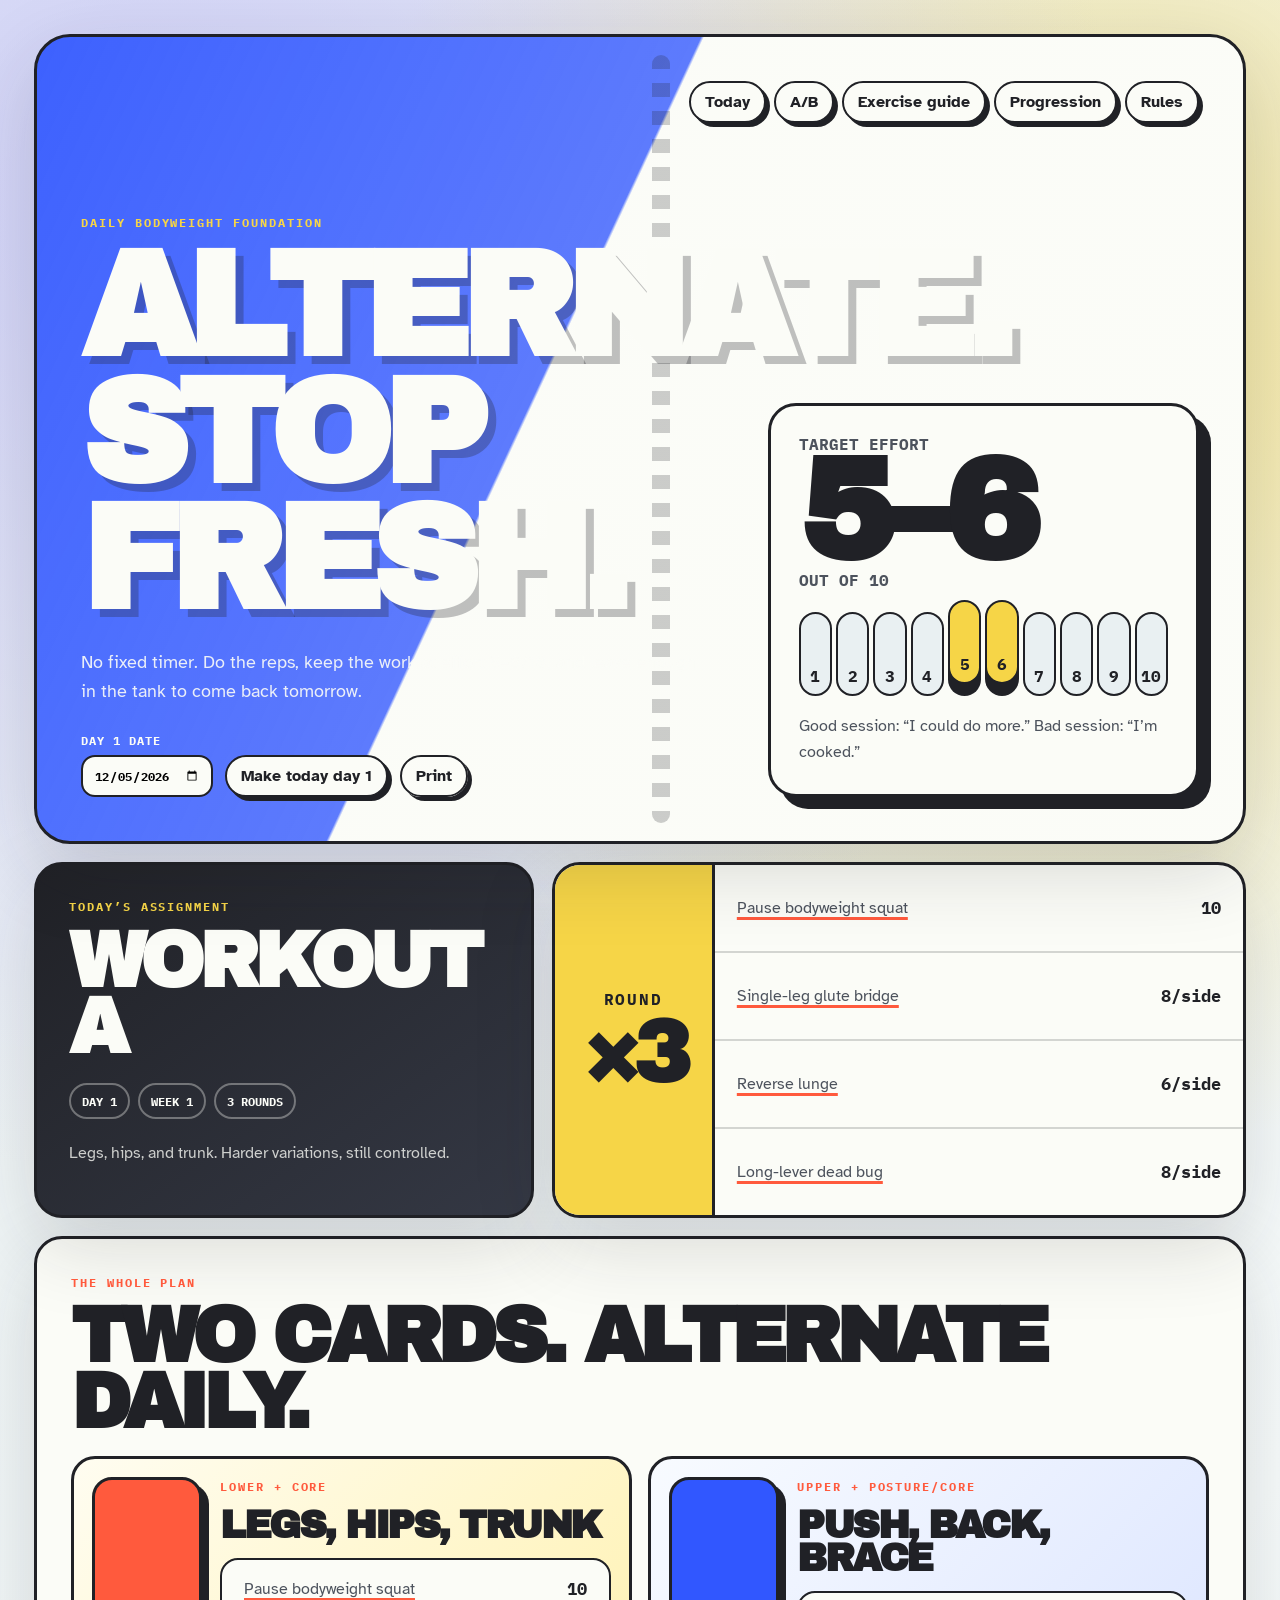
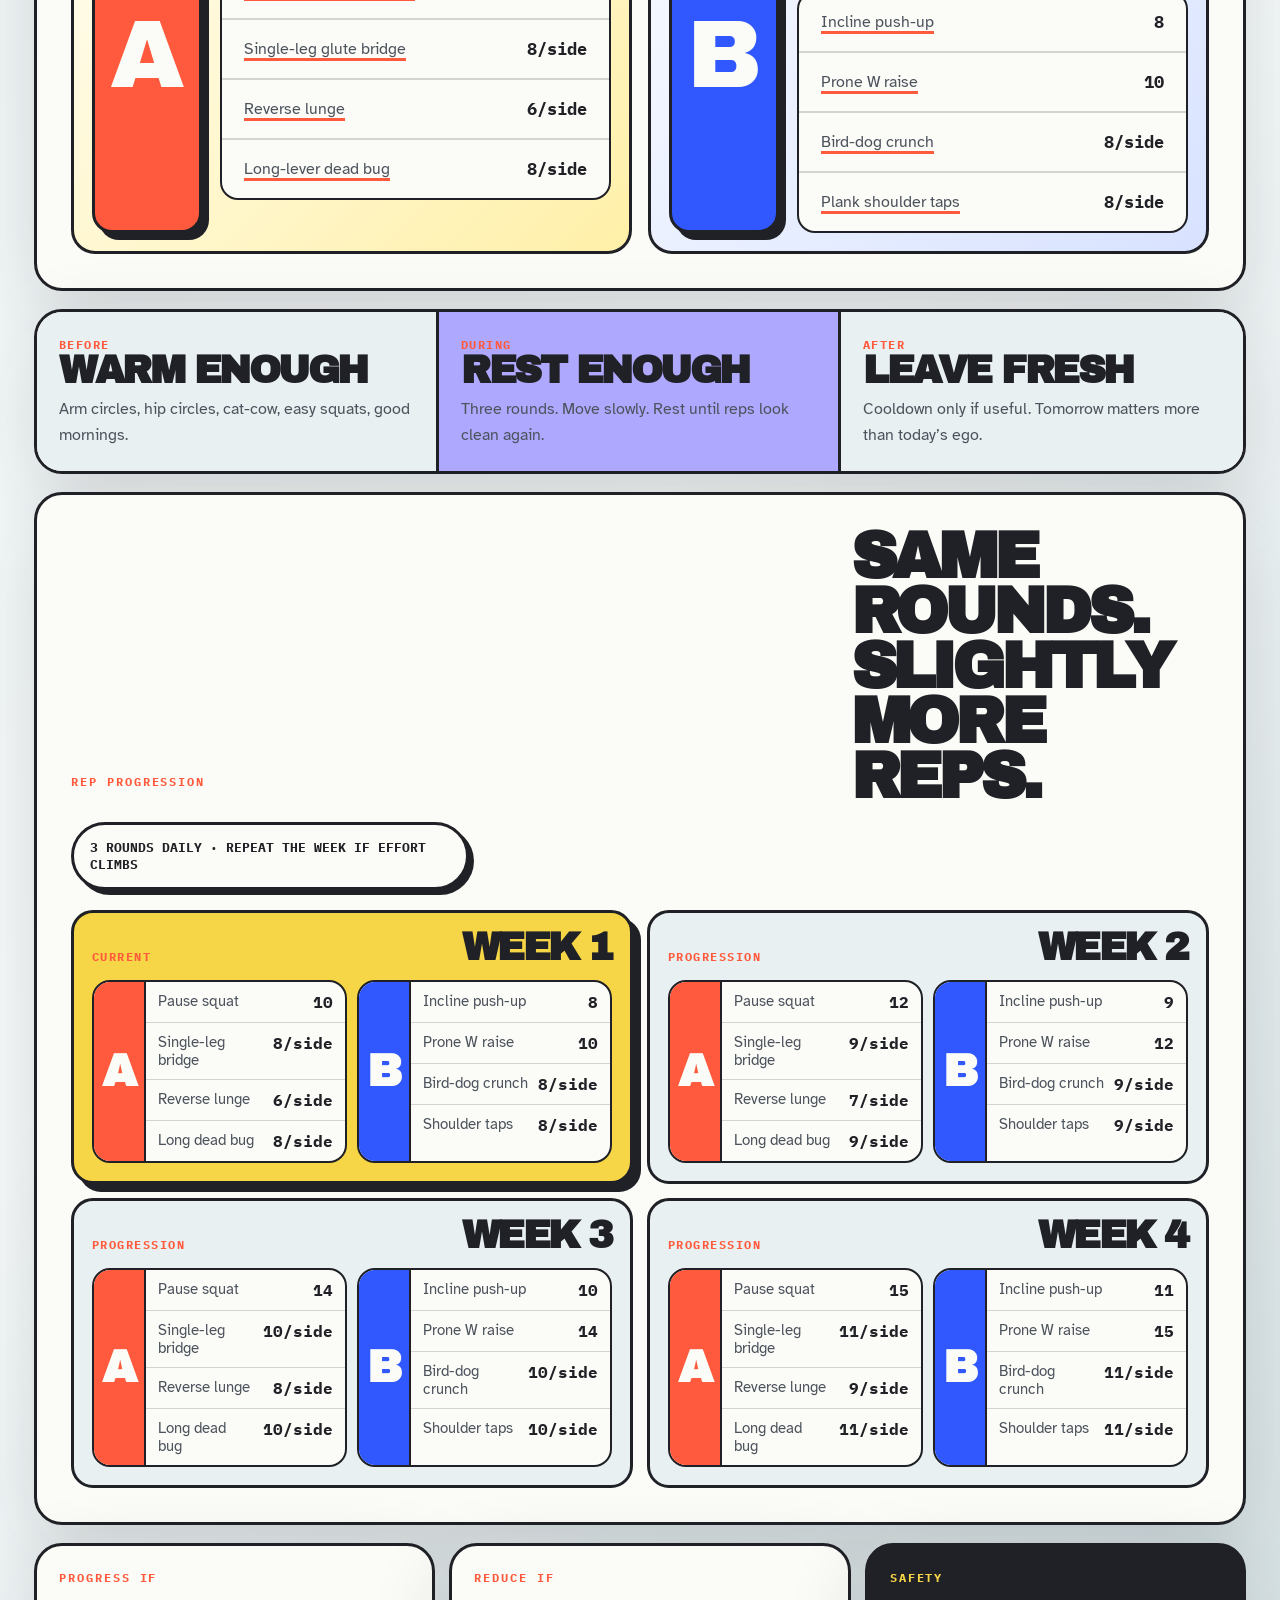
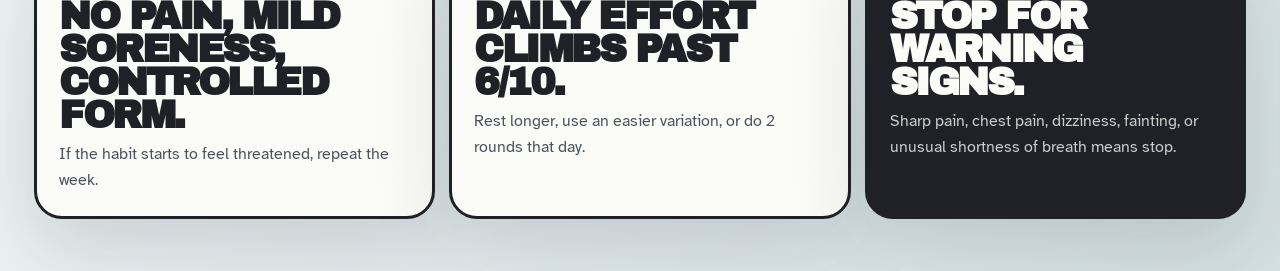
==== commit b1bac59b: "Increase exercise difficulty" ====
--- a/web/index.html
+++ b/web/index.html
@@ -4,6 +4,7 @@
     <meta charset="utf-8" />
     <meta name="viewport" content="width=device-width, initial-scale=1" />
     <title>Daily A/B Foundation</title>
+    <link rel="icon" href="favicon.svg" type="image/svg+xml" />
     <link rel="preconnect" href="https://fonts.googleapis.com" />
     <link rel="preconnect" href="https://fonts.gstatic.com" crossorigin />
     <link
@@ -91,10 +92,10 @@
                 <p class="eyebrow">Lower + core</p>
                 <h3>Legs, hips, trunk</h3>
                 <ul class="mini-list">
-                  <li><a class="exercise-link" href="exercises.html#bodyweight-squat">Bodyweight squat</a><b>10</b></li>
-                  <li><a class="exercise-link" href="exercises.html#pause-glute-bridge">Pause glute bridge</a><b>12</b></li>
+                  <li><a class="exercise-link" href="exercises.html#pause-bodyweight-squat">Pause bodyweight squat</a><b>10</b></li>
+                  <li><a class="exercise-link" href="exercises.html#single-leg-glute-bridge">Single-leg glute bridge</a><b>8/side</b></li>
                   <li><a class="exercise-link" href="exercises.html#reverse-lunge">Reverse lunge</a><b>6/side</b></li>
-                  <li><a class="exercise-link" href="exercises.html#slow-dead-bug">Slow dead bug</a><b>8/side</b></li>
+                  <li><a class="exercise-link" href="exercises.html#long-lever-dead-bug">Long-lever dead bug</a><b>8/side</b></li>
                 </ul>
               </div>
             </article>
@@ -106,9 +107,9 @@
                 <h3>Push, back, brace</h3>
                 <ul class="mini-list">
                   <li><a class="exercise-link" href="exercises.html#incline-push-up">Incline push-up</a><b>8</b></li>
-                  <li><a class="exercise-link" href="exercises.html#pause-reverse-snow-angel">Pause reverse snow angel</a><b>10</b></li>
-                  <li><a class="exercise-link" href="exercises.html#pause-bird-dog">Pause bird dog</a><b>8/side</b></li>
-                  <li><a class="exercise-link" href="exercises.html#full-plank">Full plank</a><b>20–30s</b></li>
+                  <li><a class="exercise-link" href="exercises.html#prone-w-raise">Prone W raise</a><b>10</b></li>
+                  <li><a class="exercise-link" href="exercises.html#bird-dog-crunch">Bird-dog crunch</a><b>8/side</b></li>
+                  <li><a class="exercise-link" href="exercises.html#plank-shoulder-taps">Plank shoulder taps</a><b>8/side</b></li>
                 </ul>
               </div>
             </article>
